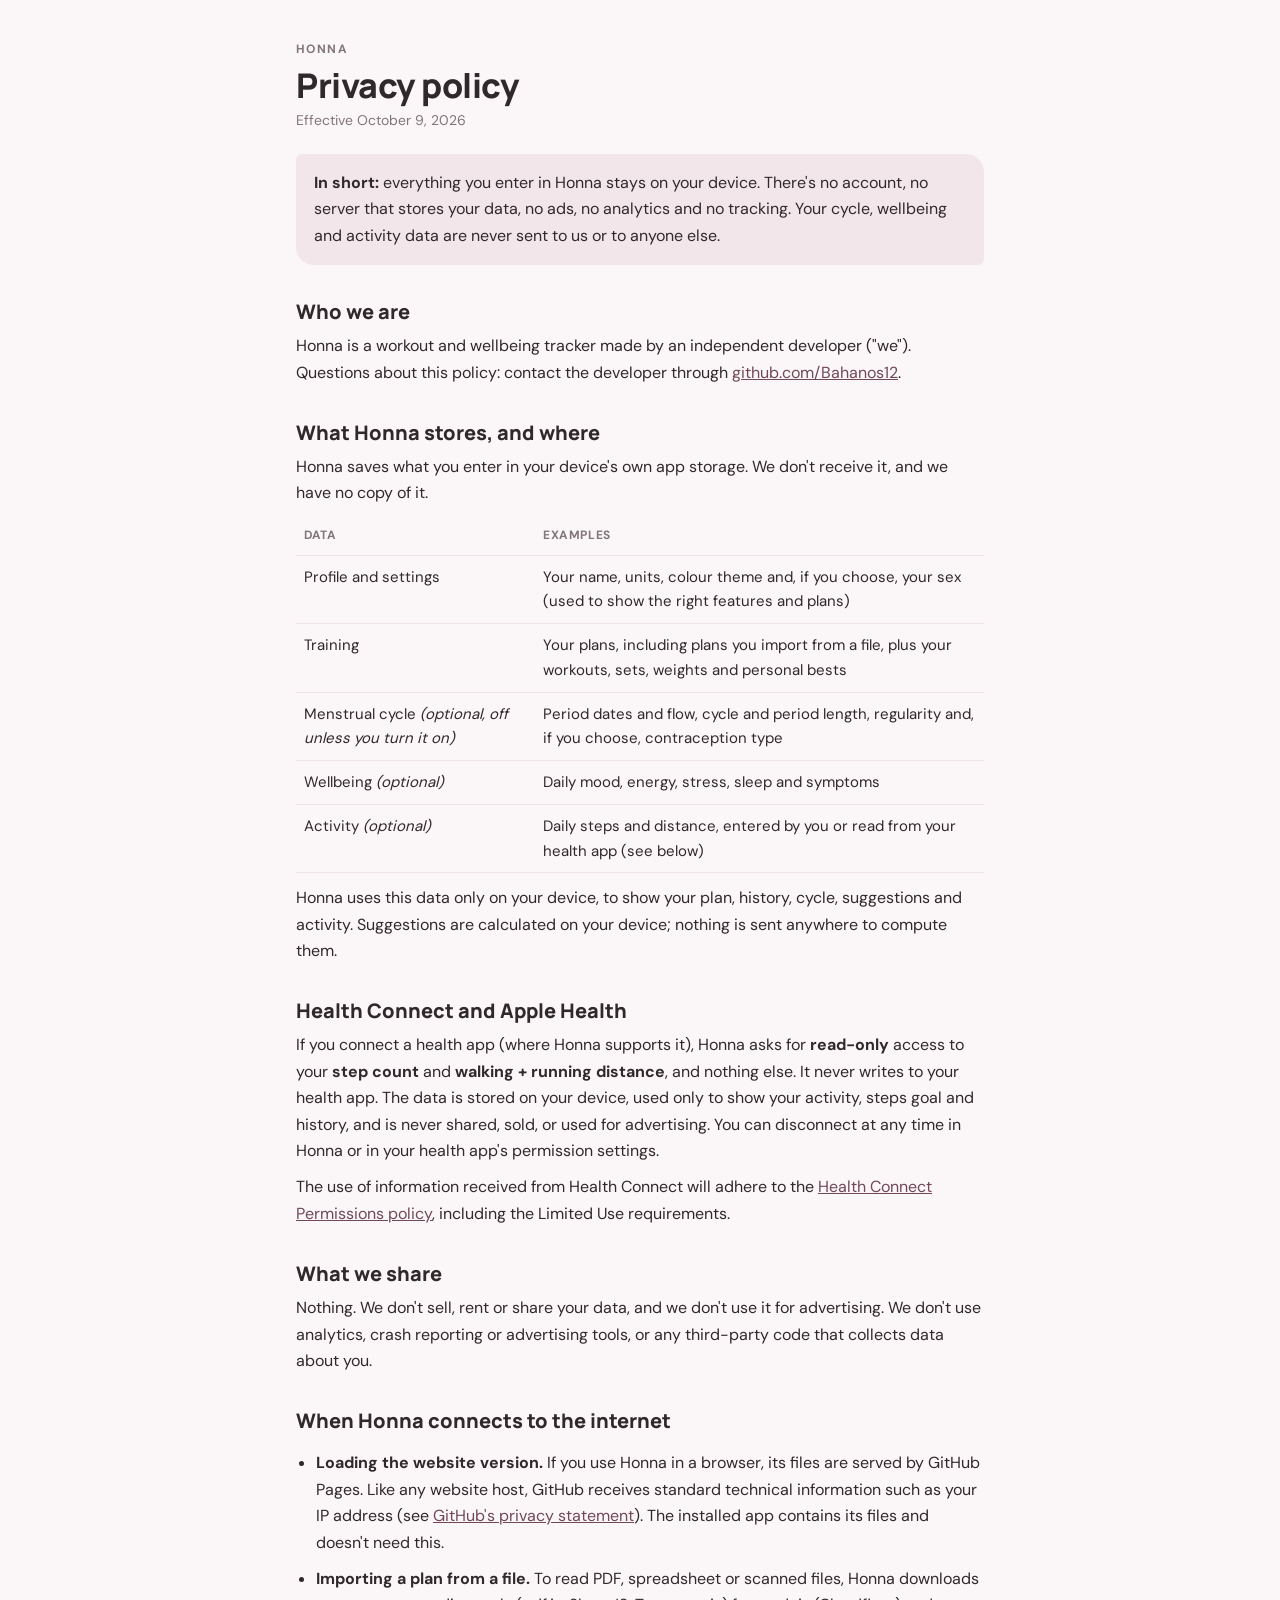
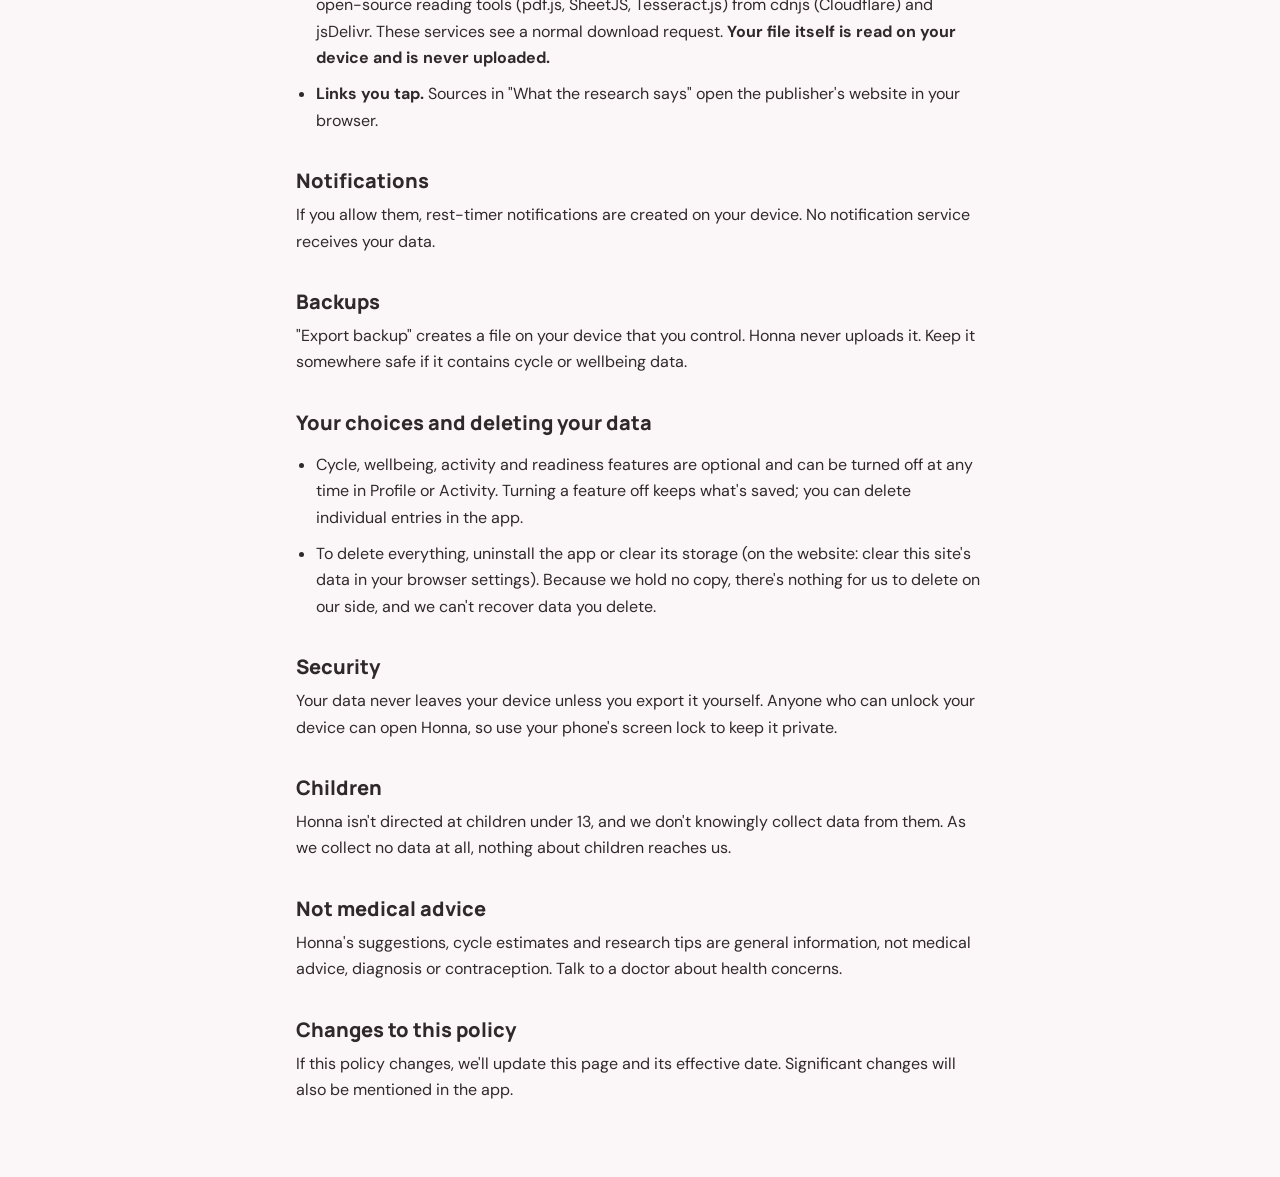
==== privacy.html @ 63d2a481 "New icon, local fonts, privacy policy" ====
<!doctype html>
<html lang="en">
<head>
  <meta charset="utf-8">
  <meta name="viewport" content="width=device-width, initial-scale=1">
  <title>Honna · Privacy policy</title>
  <meta name="description" content="How Honna handles your data: everything stays on your device.">
  <link rel="icon" href="icons/favicon-48.png">
  <link href="fonts/fonts.css" rel="stylesheet">
  <style>
    :root { --paper: #fbf6f7; --ink: #30292c; --muted: #81767a; --line: #eee3e7; --accent: #70485a; --soft: #f3e6eb; }
    @media (prefers-color-scheme: dark) { :root { --paper: #1d181a; --ink: #f1e9ec; --muted: #b4a6ab; --line: #3a3034; --accent: #e5bdc9; --soft: #2a2125; } }
    * { box-sizing: border-box; }
    body { margin: 0; background: var(--paper); color: var(--ink); font: 400 16px/1.65 "DM Sans", system-ui, sans-serif; }
    main { max-width: 720px; margin: 0 auto; padding: 40px 16px 64px; }
    .eyebrow { color: var(--muted); font-size: 12px; font-weight: 700; letter-spacing: 1.4px; text-transform: uppercase; }
    h1 { margin: 6px 0 4px; font: 800 34px/1.15 Manrope, sans-serif; letter-spacing: -.5px; }
    h2 { margin: 34px 0 8px; font: 800 20px/1.3 Manrope, sans-serif; }
    p, li { margin: 0 0 10px; }
    ul { padding-left: 20px; }
    a { color: var(--accent); }
    .summary { margin: 22px 0 6px; padding: 16px 18px; border-radius: 6px 18px 6px 18px; background: var(--soft); }
    .summary p:last-child { margin: 0; }
    .muted { color: var(--muted); font-size: 14px; }
    table { width: 100%; border-collapse: collapse; margin: 6px 0 12px; font-size: 15px; }
    th, td { padding: 9px 8px; border-bottom: 1px solid var(--line); text-align: left; vertical-align: top; }
    th { font-size: 12px; color: var(--muted); text-transform: uppercase; letter-spacing: .6px; }
  </style>
</head>
<body>
<main>
  <div class="eyebrow">Honna</div>
  <h1>Privacy policy</h1>
  <p class="muted">Effective October 9, 2026</p>

  <div class="summary">
    <p><strong>In short:</strong> everything you enter in Honna stays on your device. There's no account, no server that stores your data, no ads, no analytics and no tracking. Your cycle, wellbeing and activity data are never sent to us or to anyone else.</p>
  </div>

  <h2>Who we are</h2>
  <p>Honna is a workout and wellbeing tracker made by an independent developer ("we"). Questions about this policy: contact the developer through <a href="https://github.com/Bahanos12">github.com/Bahanos12</a>.</p>

  <h2>What Honna stores, and where</h2>
  <p>Honna saves what you enter in your device's own app storage. We don't receive it, and we have no copy of it.</p>
  <table>
    <thead><tr><th>Data</th><th>Examples</th></tr></thead>
    <tbody>
      <tr><td>Profile and settings</td><td>Your name, units, colour theme and, if you choose, your sex (used to show the right features and plans)</td></tr>
      <tr><td>Training</td><td>Your plans, including plans you import from a file, plus your workouts, sets, weights and personal bests</td></tr>
      <tr><td>Menstrual cycle <em>(optional, off unless you turn it on)</em></td><td>Period dates and flow, cycle and period length, regularity and, if you choose, contraception type</td></tr>
      <tr><td>Wellbeing <em>(optional)</em></td><td>Daily mood, energy, stress, sleep and symptoms</td></tr>
      <tr><td>Activity <em>(optional)</em></td><td>Daily steps and distance, entered by you or read from your health app (see below)</td></tr>
    </tbody>
  </table>
  <p>Honna uses this data only on your device, to show your plan, history, cycle, suggestions and activity. Suggestions are calculated on your device; nothing is sent anywhere to compute them.</p>

  <h2>Health Connect and Apple Health</h2>
  <p>If you connect a health app (where Honna supports it), Honna asks for <strong>read-only</strong> access to your <strong>step count</strong> and <strong>walking + running distance</strong>, and nothing else. It never writes to your health app. The data is stored on your device, used only to show your activity, steps goal and history, and is never shared, sold, or used for advertising. You can disconnect at any time in Honna or in your health app's permission settings.</p>
  <p>The use of information received from Health Connect will adhere to the <a href="https://support.google.com/googleplay/android-developer/answer/12991134">Health Connect Permissions policy</a>, including the Limited Use requirements.</p>

  <h2>What we share</h2>
  <p>Nothing. We don't sell, rent or share your data, and we don't use it for advertising. We don't use analytics, crash reporting or advertising tools, or any third-party code that collects data about you.</p>

  <h2>When Honna connects to the internet</h2>
  <ul>
    <li><strong>Loading the website version.</strong> If you use Honna in a browser, its files are served by GitHub Pages. Like any website host, GitHub receives standard technical information such as your IP address (see <a href="https://docs.github.com/en/site-policy/privacy-policies/github-general-privacy-statement">GitHub's privacy statement</a>). The installed app contains its files and doesn't need this.</li>
    <li><strong>Importing a plan from a file.</strong> To read PDF, spreadsheet or scanned files, Honna downloads open-source reading tools (pdf.js, SheetJS, Tesseract.js) from cdnjs (Cloudflare) and jsDelivr. These services see a normal download request. <strong>Your file itself is read on your device and is never uploaded.</strong></li>
    <li><strong>Links you tap.</strong> Sources in "What the research says" open the publisher's website in your browser.</li>
  </ul>

  <h2>Notifications</h2>
  <p>If you allow them, rest-timer notifications are created on your device. No notification service receives your data.</p>

  <h2>Backups</h2>
  <p>"Export backup" creates a file on your device that you control. Honna never uploads it. Keep it somewhere safe if it contains cycle or wellbeing data.</p>

  <h2>Your choices and deleting your data</h2>
  <ul>
    <li>Cycle, wellbeing, activity and readiness features are optional and can be turned off at any time in Profile or Activity. Turning a feature off keeps what's saved; you can delete individual entries in the app.</li>
    <li>To delete everything, uninstall the app or clear its storage (on the website: clear this site's data in your browser settings). Because we hold no copy, there's nothing for us to delete on our side, and we can't recover data you delete.</li>
  </ul>

  <h2>Security</h2>
  <p>Your data never leaves your device unless you export it yourself. Anyone who can unlock your device can open Honna, so use your phone's screen lock to keep it private.</p>

  <h2>Children</h2>
  <p>Honna isn't directed at children under 13, and we don't knowingly collect data from them. As we collect no data at all, nothing about children reaches us.</p>

  <h2>Not medical advice</h2>
  <p>Honna's suggestions, cycle estimates and research tips are general information, not medical advice, diagnosis or contraception. Talk to a doctor about health concerns.</p>

  <h2>Changes to this policy</h2>
  <p>If this policy changes, we'll update this page and its effective date. Significant changes will also be mentioned in the app.</p>
</main>
</body>
</html>
---- fonts/fonts.css ----
/* DM Sans and Manrope (SIL Open Font License 1.1), stored with Honna so no font requests leave the device. */
/* latin-ext */
@font-face {
  font-family: 'DM Sans';
  font-style: normal;
  font-weight: 400;
  font-display: swap;
  src: url(dm-sans-latin-ext.woff2) format('woff2');
  unicode-range: U+0100-02BA, U+02BD-02C5, U+02C7-02CC, U+02CE-02D7, U+02DD-02FF, U+0304, U+0308, U+0329, U+1D00-1DBF, U+1E00-1E9F, U+1EF2-1EFF, U+2020, U+20A0-20AB, U+20AD-20C4, U+2113, U+2C60-2C7F, U+A720-A7FF;
}
/* latin */
@font-face {
  font-family: 'DM Sans';
  font-style: normal;
  font-weight: 400;
  font-display: swap;
  src: url(dm-sans-latin.woff2) format('woff2');
  unicode-range: U+0000-00FF, U+0131, U+0152-0153, U+02BB-02BC, U+02C6, U+02DA, U+02DC, U+0304, U+0308, U+0329, U+2000-206F, U+20AC, U+2122, U+2191, U+2193, U+2212, U+2215, U+FEFF, U+FFFD;
}
/* latin-ext */
@font-face {
  font-family: 'DM Sans';
  font-style: normal;
  font-weight: 500;
  font-display: swap;
  src: url(dm-sans-latin-ext.woff2) format('woff2');
  unicode-range: U+0100-02BA, U+02BD-02C5, U+02C7-02CC, U+02CE-02D7, U+02DD-02FF, U+0304, U+0308, U+0329, U+1D00-1DBF, U+1E00-1E9F, U+1EF2-1EFF, U+2020, U+20A0-20AB, U+20AD-20C4, U+2113, U+2C60-2C7F, U+A720-A7FF;
}
/* latin */
@font-face {
  font-family: 'DM Sans';
  font-style: normal;
  font-weight: 500;
  font-display: swap;
  src: url(dm-sans-latin.woff2) format('woff2');
  unicode-range: U+0000-00FF, U+0131, U+0152-0153, U+02BB-02BC, U+02C6, U+02DA, U+02DC, U+0304, U+0308, U+0329, U+2000-206F, U+20AC, U+2122, U+2191, U+2193, U+2212, U+2215, U+FEFF, U+FFFD;
}
/* latin-ext */
@font-face {
  font-family: 'DM Sans';
  font-style: normal;
  font-weight: 600;
  font-display: swap;
  src: url(dm-sans-latin-ext.woff2) format('woff2');
  unicode-range: U+0100-02BA, U+02BD-02C5, U+02C7-02CC, U+02CE-02D7, U+02DD-02FF, U+0304, U+0308, U+0329, U+1D00-1DBF, U+1E00-1E9F, U+1EF2-1EFF, U+2020, U+20A0-20AB, U+20AD-20C4, U+2113, U+2C60-2C7F, U+A720-A7FF;
}
/* latin */
@font-face {
  font-family: 'DM Sans';
  font-style: normal;
  font-weight: 600;
  font-display: swap;
  src: url(dm-sans-latin.woff2) format('woff2');
  unicode-range: U+0000-00FF, U+0131, U+0152-0153, U+02BB-02BC, U+02C6, U+02DA, U+02DC, U+0304, U+0308, U+0329, U+2000-206F, U+20AC, U+2122, U+2191, U+2193, U+2212, U+2215, U+FEFF, U+FFFD;
}
/* latin-ext */
@font-face {
  font-family: 'DM Sans';
  font-style: normal;
  font-weight: 700;
  font-display: swap;
  src: url(dm-sans-latin-ext.woff2) format('woff2');
  unicode-range: U+0100-02BA, U+02BD-02C5, U+02C7-02CC, U+02CE-02D7, U+02DD-02FF, U+0304, U+0308, U+0329, U+1D00-1DBF, U+1E00-1E9F, U+1EF2-1EFF, U+2020, U+20A0-20AB, U+20AD-20C4, U+2113, U+2C60-2C7F, U+A720-A7FF;
}
/* latin */
@font-face {
  font-family: 'DM Sans';
  font-style: normal;
  font-weight: 700;
  font-display: swap;
  src: url(dm-sans-latin.woff2) format('woff2');
  unicode-range: U+0000-00FF, U+0131, U+0152-0153, U+02BB-02BC, U+02C6, U+02DA, U+02DC, U+0304, U+0308, U+0329, U+2000-206F, U+20AC, U+2122, U+2191, U+2193, U+2212, U+2215, U+FEFF, U+FFFD;
}
/* latin-ext */
@font-face {
  font-family: 'Manrope';
  font-style: normal;
  font-weight: 400;
  font-display: swap;
  src: url(manrope-latin-ext.woff2) format('woff2');
  unicode-range: U+0100-02BA, U+02BD-02C5, U+02C7-02CC, U+02CE-02D7, U+02DD-02FF, U+0304, U+0308, U+0329, U+1D00-1DBF, U+1E00-1E9F, U+1EF2-1EFF, U+2020, U+20A0-20AB, U+20AD-20C4, U+2113, U+2C60-2C7F, U+A720-A7FF;
}
/* latin */
@font-face {
  font-family: 'Manrope';
  font-style: normal;
  font-weight: 400;
  font-display: swap;
  src: url(manrope-latin.woff2) format('woff2');
  unicode-range: U+0000-00FF, U+0131, U+0152-0153, U+02BB-02BC, U+02C6, U+02DA, U+02DC, U+0304, U+0308, U+0329, U+2000-206F, U+20AC, U+2122, U+2191, U+2193, U+2212, U+2215, U+FEFF, U+FFFD;
}
/* latin-ext */
@font-face {
  font-family: 'Manrope';
  font-style: normal;
  font-weight: 500;
  font-display: swap;
  src: url(manrope-latin-ext.woff2) format('woff2');
  unicode-range: U+0100-02BA, U+02BD-02C5, U+02C7-02CC, U+02CE-02D7, U+02DD-02FF, U+0304, U+0308, U+0329, U+1D00-1DBF, U+1E00-1E9F, U+1EF2-1EFF, U+2020, U+20A0-20AB, U+20AD-20C4, U+2113, U+2C60-2C7F, U+A720-A7FF;
}
/* latin */
@font-face {
  font-family: 'Manrope';
  font-style: normal;
  font-weight: 500;
  font-display: swap;
  src: url(manrope-latin.woff2) format('woff2');
  unicode-range: U+0000-00FF, U+0131, U+0152-0153, U+02BB-02BC, U+02C6, U+02DA, U+02DC, U+0304, U+0308, U+0329, U+2000-206F, U+20AC, U+2122, U+2191, U+2193, U+2212, U+2215, U+FEFF, U+FFFD;
}
/* latin-ext */
@font-face {
  font-family: 'Manrope';
  font-style: normal;
  font-weight: 600;
  font-display: swap;
  src: url(manrope-latin-ext.woff2) format('woff2');
  unicode-range: U+0100-02BA, U+02BD-02C5, U+02C7-02CC, U+02CE-02D7, U+02DD-02FF, U+0304, U+0308, U+0329, U+1D00-1DBF, U+1E00-1E9F, U+1EF2-1EFF, U+2020, U+20A0-20AB, U+20AD-20C4, U+2113, U+2C60-2C7F, U+A720-A7FF;
}
/* latin */
@font-face {
  font-family: 'Manrope';
  font-style: normal;
  font-weight: 600;
  font-display: swap;
  src: url(manrope-latin.woff2) format('woff2');
  unicode-range: U+0000-00FF, U+0131, U+0152-0153, U+02BB-02BC, U+02C6, U+02DA, U+02DC, U+0304, U+0308, U+0329, U+2000-206F, U+20AC, U+2122, U+2191, U+2193, U+2212, U+2215, U+FEFF, U+FFFD;
}
/* latin-ext */
@font-face {
  font-family: 'Manrope';
  font-style: normal;
  font-weight: 700;
  font-display: swap;
  src: url(manrope-latin-ext.woff2) format('woff2');
  unicode-range: U+0100-02BA, U+02BD-02C5, U+02C7-02CC, U+02CE-02D7, U+02DD-02FF, U+0304, U+0308, U+0329, U+1D00-1DBF, U+1E00-1E9F, U+1EF2-1EFF, U+2020, U+20A0-20AB, U+20AD-20C4, U+2113, U+2C60-2C7F, U+A720-A7FF;
}
/* latin */
@font-face {
  font-family: 'Manrope';
  font-style: normal;
  font-weight: 700;
  font-display: swap;
  src: url(manrope-latin.woff2) format('woff2');
  unicode-range: U+0000-00FF, U+0131, U+0152-0153, U+02BB-02BC, U+02C6, U+02DA, U+02DC, U+0304, U+0308, U+0329, U+2000-206F, U+20AC, U+2122, U+2191, U+2193, U+2212, U+2215, U+FEFF, U+FFFD;
}
/* latin-ext */
@font-face {
  font-family: 'Manrope';
  font-style: normal;
  font-weight: 800;
  font-display: swap;
  src: url(manrope-latin-ext.woff2) format('woff2');
  unicode-range: U+0100-02BA, U+02BD-02C5, U+02C7-02CC, U+02CE-02D7, U+02DD-02FF, U+0304, U+0308, U+0329, U+1D00-1DBF, U+1E00-1E9F, U+1EF2-1EFF, U+2020, U+20A0-20AB, U+20AD-20C4, U+2113, U+2C60-2C7F, U+A720-A7FF;
}
/* latin */
@font-face {
  font-family: 'Manrope';
  font-style: normal;
  font-weight: 800;
  font-display: swap;
  src: url(manrope-latin.woff2) format('woff2');
  unicode-range: U+0000-00FF, U+0131, U+0152-0153, U+02BB-02BC, U+02C6, U+02DA, U+02DC, U+0304, U+0308, U+0329, U+2000-206F, U+20AC, U+2122, U+2191, U+2193, U+2212, U+2215, U+FEFF, U+FFFD;
}
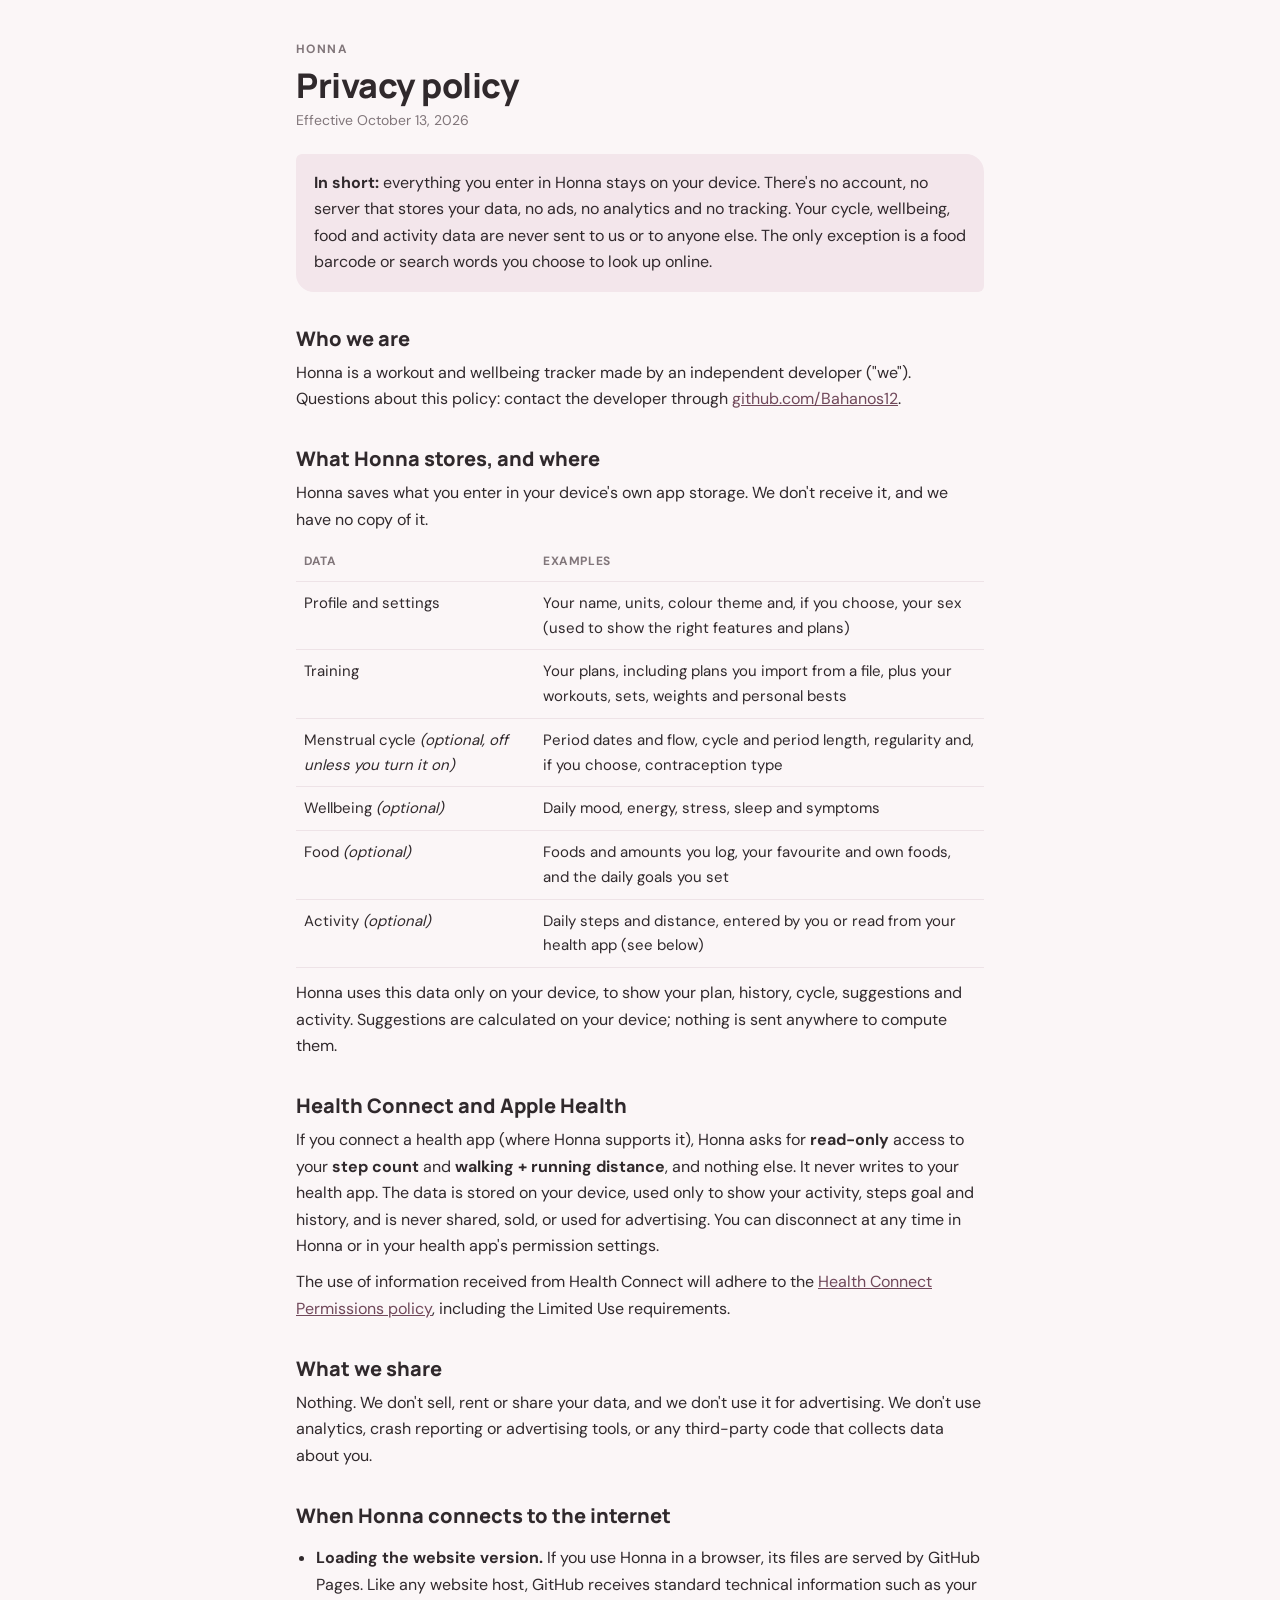
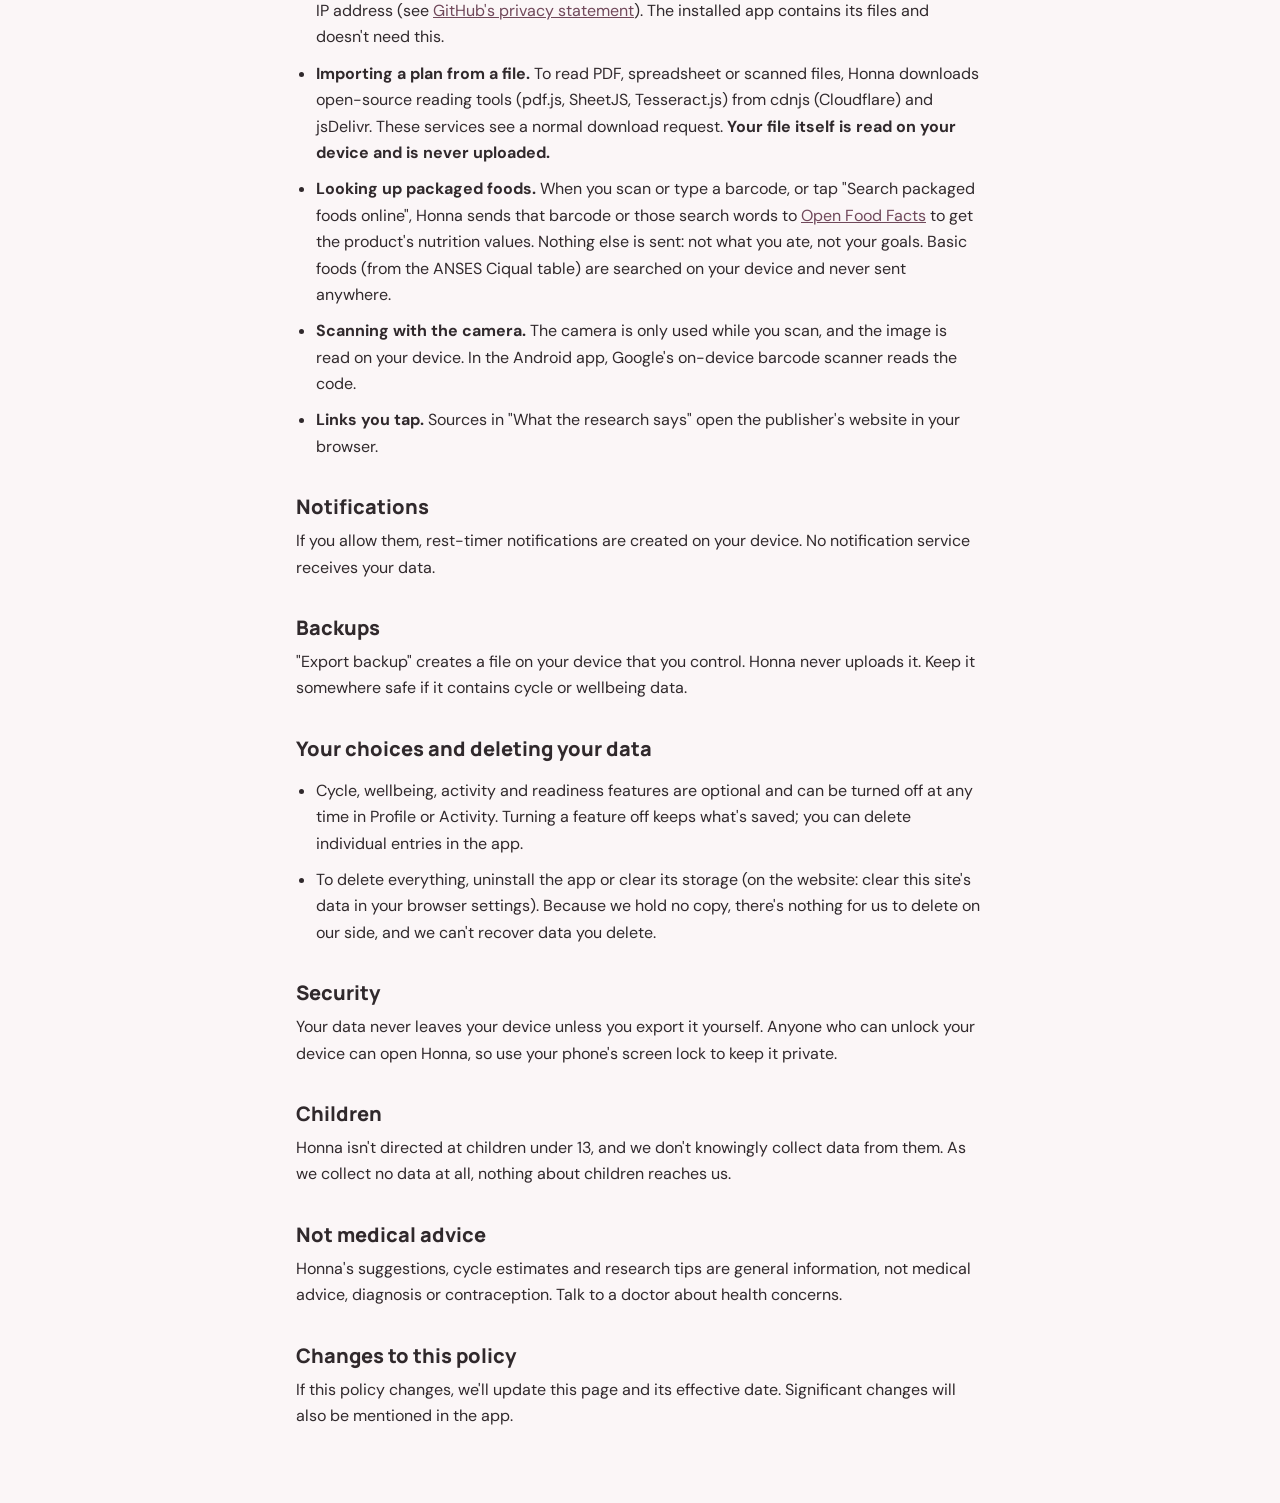
==== commit 64d0e858: "Food tab" ====
--- a/privacy.html
+++ b/privacy.html
@@ -31,10 +31,10 @@
 <main>
   <div class="eyebrow">Honna</div>
   <h1>Privacy policy</h1>
-  <p class="muted">Effective October 9, 2026</p>
+  <p class="muted">Effective October 13, 2026</p>
 
   <div class="summary">
-    <p><strong>In short:</strong> everything you enter in Honna stays on your device. There's no account, no server that stores your data, no ads, no analytics and no tracking. Your cycle, wellbeing and activity data are never sent to us or to anyone else.</p>
+    <p><strong>In short:</strong> everything you enter in Honna stays on your device. There's no account, no server that stores your data, no ads, no analytics and no tracking. Your cycle, wellbeing, food and activity data are never sent to us or to anyone else. The only exception is a food barcode or search words you choose to look up online.</p>
   </div>
 
   <h2>Who we are</h2>
@@ -49,6 +49,7 @@
       <tr><td>Training</td><td>Your plans, including plans you import from a file, plus your workouts, sets, weights and personal bests</td></tr>
       <tr><td>Menstrual cycle <em>(optional, off unless you turn it on)</em></td><td>Period dates and flow, cycle and period length, regularity and, if you choose, contraception type</td></tr>
       <tr><td>Wellbeing <em>(optional)</em></td><td>Daily mood, energy, stress, sleep and symptoms</td></tr>
+      <tr><td>Food <em>(optional)</em></td><td>Foods and amounts you log, your favourite and own foods, and the daily goals you set</td></tr>
       <tr><td>Activity <em>(optional)</em></td><td>Daily steps and distance, entered by you or read from your health app (see below)</td></tr>
     </tbody>
   </table>
@@ -65,6 +66,8 @@
   <ul>
     <li><strong>Loading the website version.</strong> If you use Honna in a browser, its files are served by GitHub Pages. Like any website host, GitHub receives standard technical information such as your IP address (see <a href="https://docs.github.com/en/site-policy/privacy-policies/github-general-privacy-statement">GitHub's privacy statement</a>). The installed app contains its files and doesn't need this.</li>
     <li><strong>Importing a plan from a file.</strong> To read PDF, spreadsheet or scanned files, Honna downloads open-source reading tools (pdf.js, SheetJS, Tesseract.js) from cdnjs (Cloudflare) and jsDelivr. These services see a normal download request. <strong>Your file itself is read on your device and is never uploaded.</strong></li>
+    <li><strong>Looking up packaged foods.</strong> When you scan or type a barcode, or tap "Search packaged foods online", Honna sends that barcode or those search words to <a href="https://world.openfoodfacts.org/privacy">Open Food Facts</a> to get the product's nutrition values. Nothing else is sent: not what you ate, not your goals. Basic foods (from the ANSES Ciqual table) are searched on your device and never sent anywhere.</li>
+    <li><strong>Scanning with the camera.</strong> The camera is only used while you scan, and the image is read on your device. In the Android app, Google's on-device barcode scanner reads the code.</li>
     <li><strong>Links you tap.</strong> Sources in "What the research says" open the publisher's website in your browser.</li>
   </ul>
 
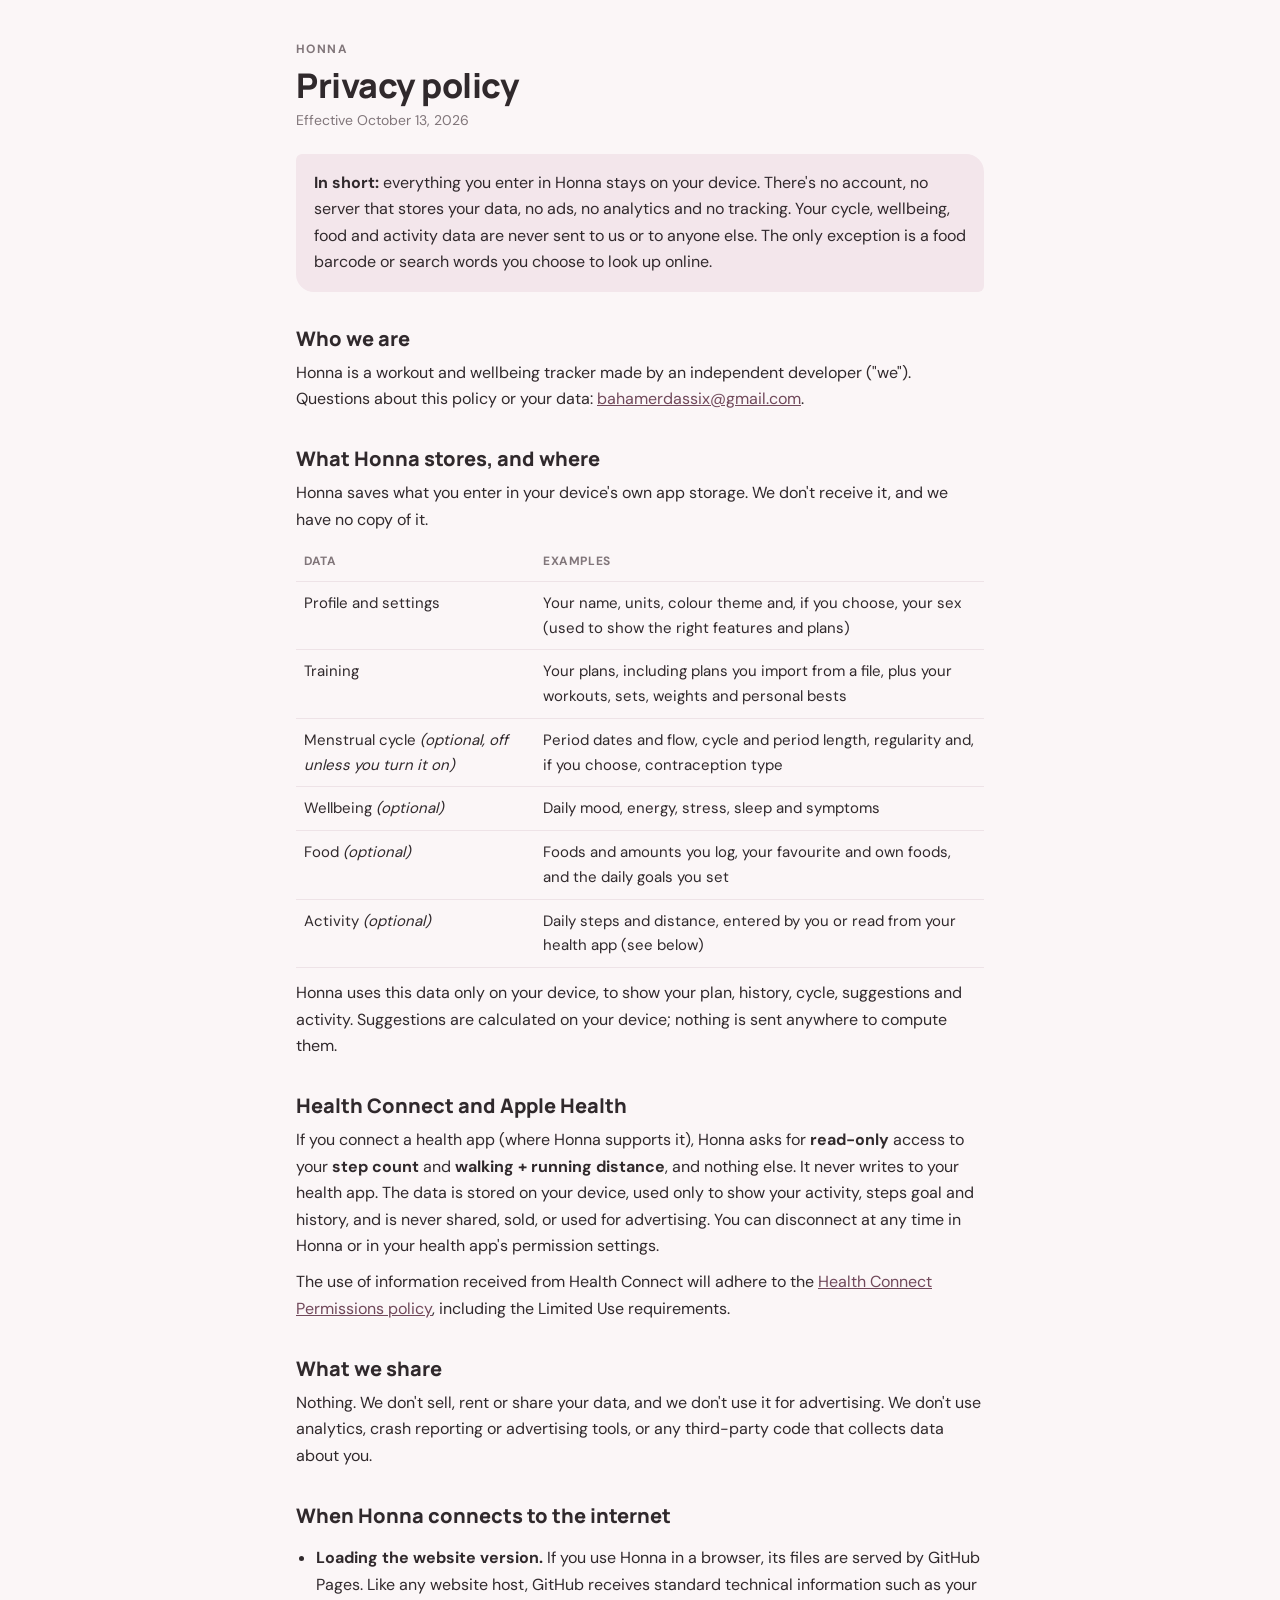
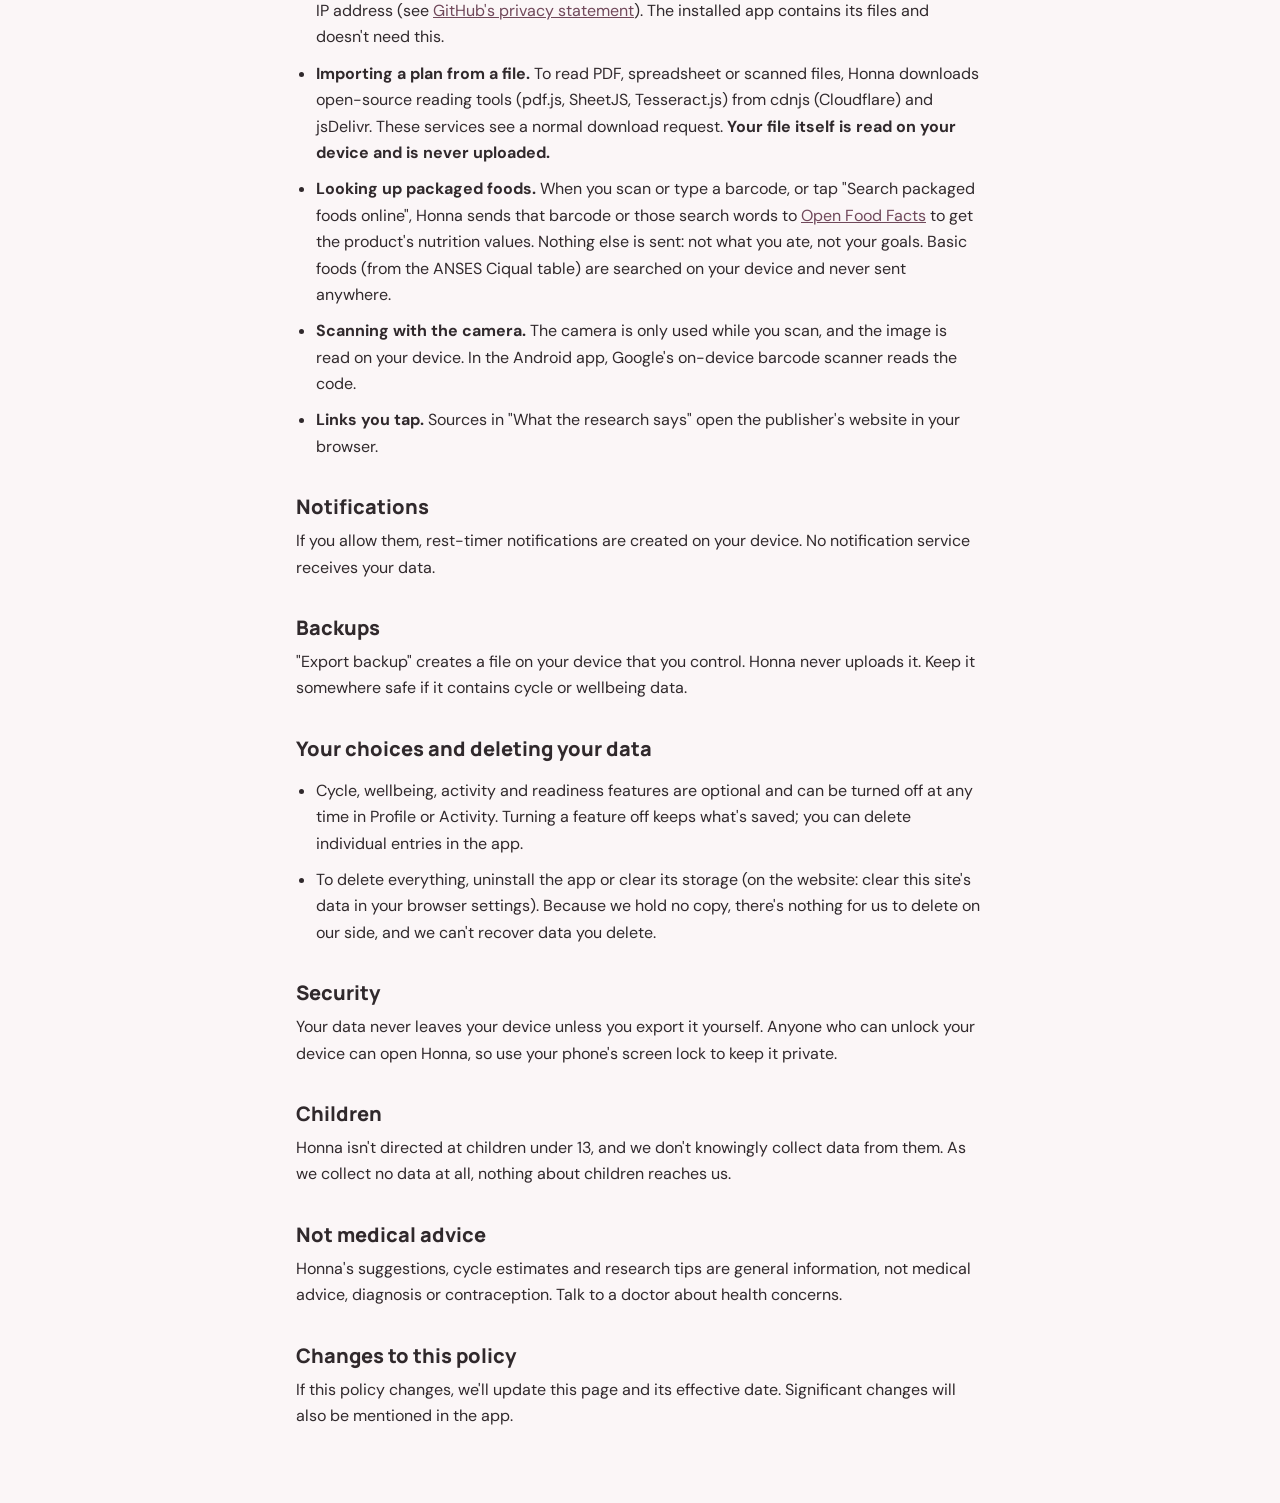
==== commit 71e0db57: "Privacy contact email" ====
--- a/privacy.html
+++ b/privacy.html
@@ -38,7 +38,7 @@
   </div>
 
   <h2>Who we are</h2>
-  <p>Honna is a workout and wellbeing tracker made by an independent developer ("we"). Questions about this policy: contact the developer through <a href="https://github.com/Bahanos12">github.com/Bahanos12</a>.</p>
+  <p>Honna is a workout and wellbeing tracker made by an independent developer ("we"). Questions about this policy or your data: <a href="mailto:bahamerdassix@gmail.com">bahamerdassix@gmail.com</a>.</p>
 
   <h2>What Honna stores, and where</h2>
   <p>Honna saves what you enter in your device's own app storage. We don't receive it, and we have no copy of it.</p>
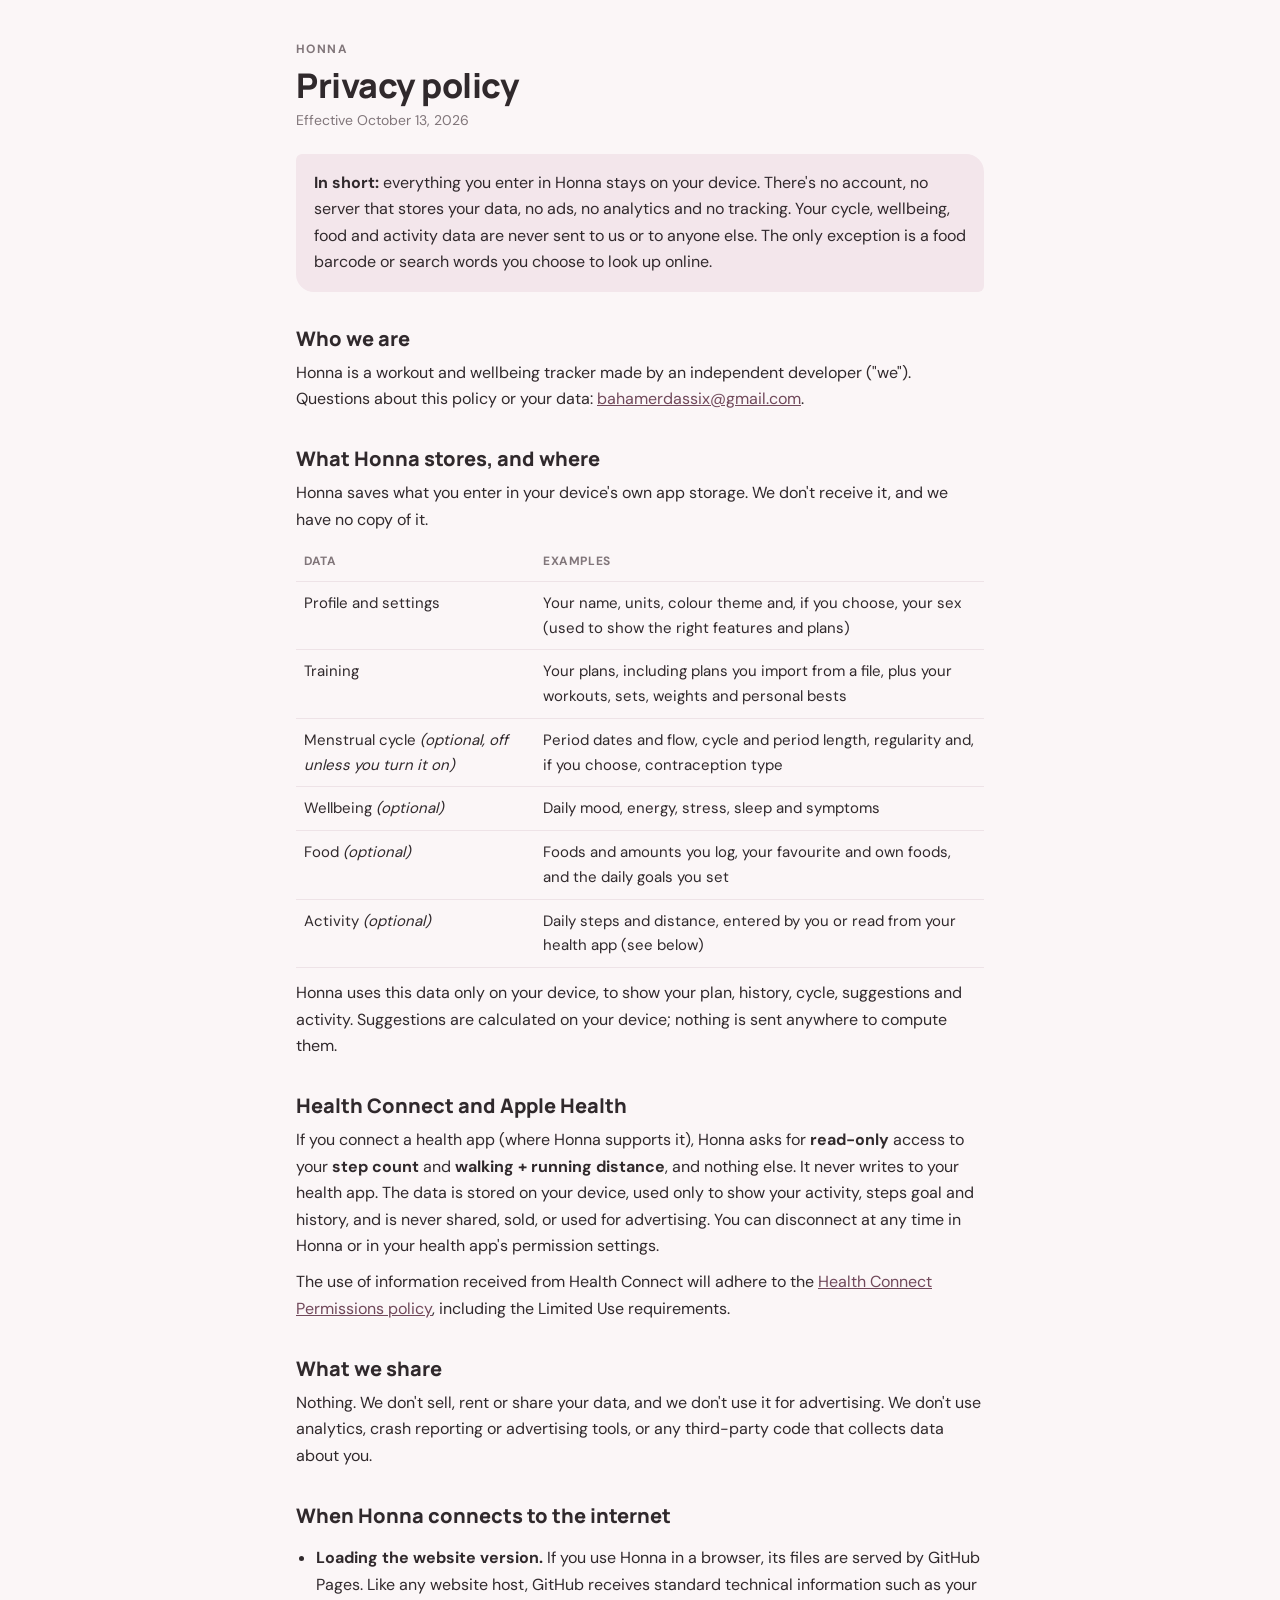
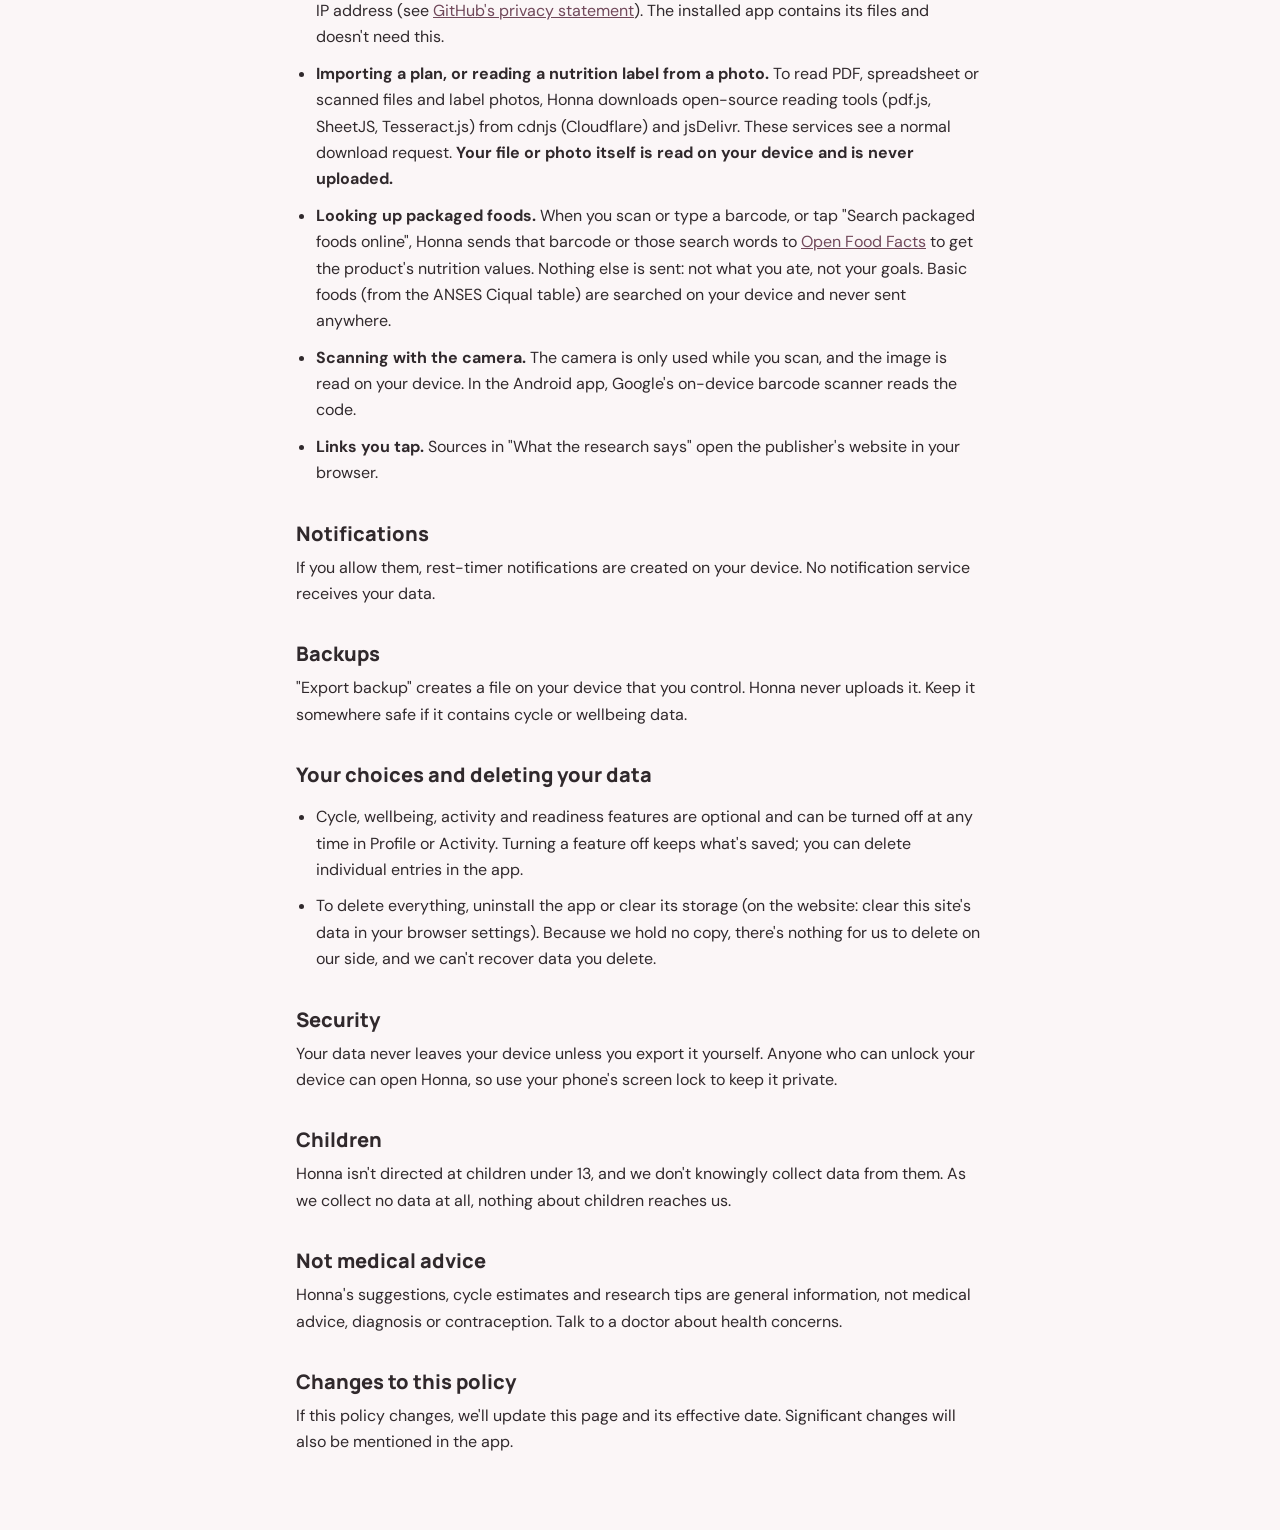
==== commit 5a792a05: "Read nutrition labels" ====
--- a/privacy.html
+++ b/privacy.html
@@ -65,7 +65,7 @@
   <h2>When Honna connects to the internet</h2>
   <ul>
     <li><strong>Loading the website version.</strong> If you use Honna in a browser, its files are served by GitHub Pages. Like any website host, GitHub receives standard technical information such as your IP address (see <a href="https://docs.github.com/en/site-policy/privacy-policies/github-general-privacy-statement">GitHub's privacy statement</a>). The installed app contains its files and doesn't need this.</li>
-    <li><strong>Importing a plan from a file.</strong> To read PDF, spreadsheet or scanned files, Honna downloads open-source reading tools (pdf.js, SheetJS, Tesseract.js) from cdnjs (Cloudflare) and jsDelivr. These services see a normal download request. <strong>Your file itself is read on your device and is never uploaded.</strong></li>
+    <li><strong>Importing a plan, or reading a nutrition label from a photo.</strong> To read PDF, spreadsheet or scanned files and label photos, Honna downloads open-source reading tools (pdf.js, SheetJS, Tesseract.js) from cdnjs (Cloudflare) and jsDelivr. These services see a normal download request. <strong>Your file or photo itself is read on your device and is never uploaded.</strong></li>
     <li><strong>Looking up packaged foods.</strong> When you scan or type a barcode, or tap "Search packaged foods online", Honna sends that barcode or those search words to <a href="https://world.openfoodfacts.org/privacy">Open Food Facts</a> to get the product's nutrition values. Nothing else is sent: not what you ate, not your goals. Basic foods (from the ANSES Ciqual table) are searched on your device and never sent anywhere.</li>
     <li><strong>Scanning with the camera.</strong> The camera is only used while you scan, and the image is read on your device. In the Android app, Google's on-device barcode scanner reads the code.</li>
     <li><strong>Links you tap.</strong> Sources in "What the research says" open the publisher's website in your browser.</li>
